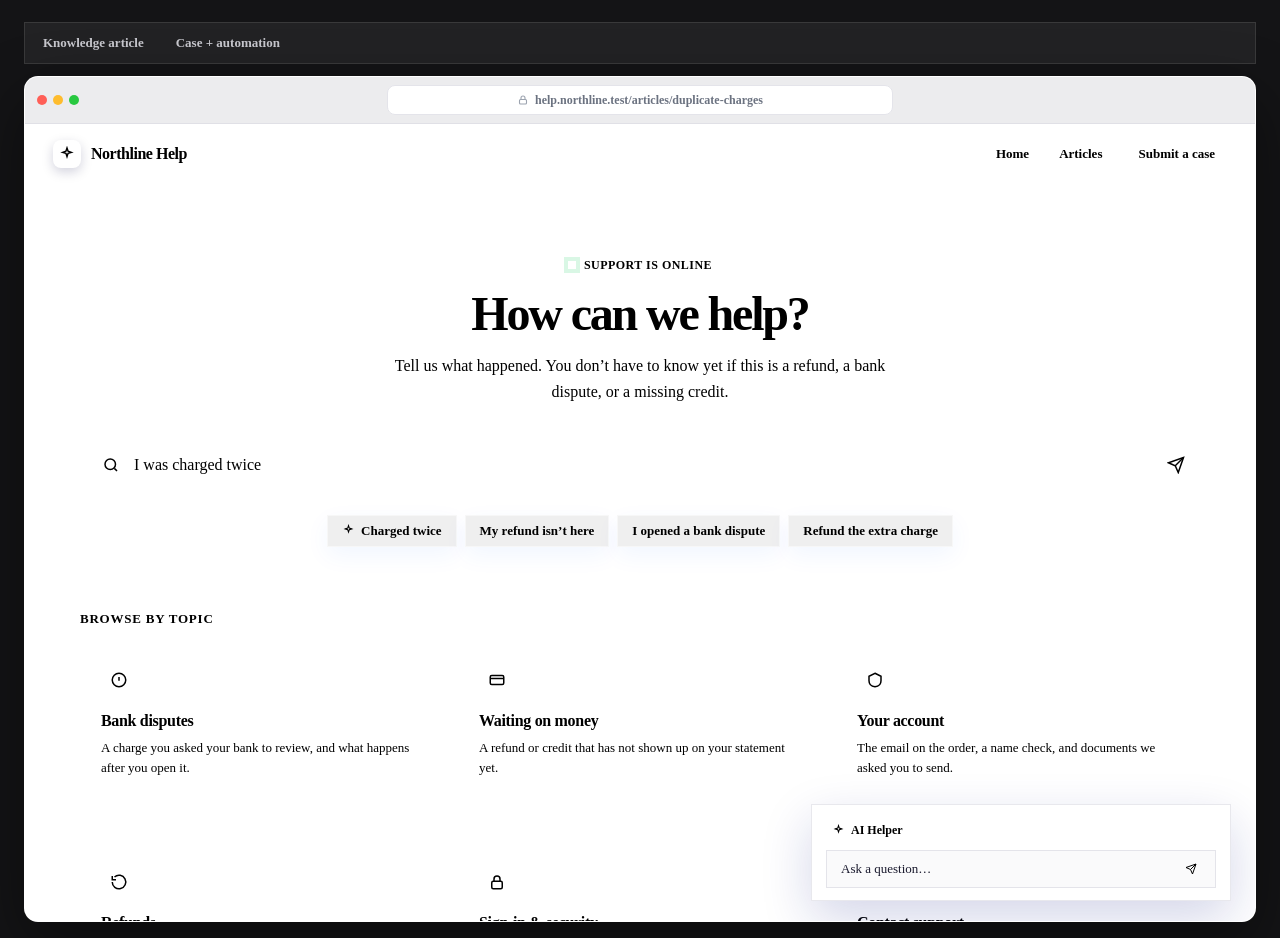
==== index.html @ 0f727617 "Add knowledge and case + automation walkthrough demos with narration. Co-Authored-By: Claude Sonnet " ====
<!DOCTYPE html>
<html lang="en">
  <head>
    <meta charset="UTF-8" />
    <meta name="viewport" content="width=device-width, initial-scale=1" />
    <title>Northline Help Center</title>
    <link rel="icon" href="data:image/svg+xml,%3Csvg xmlns='http://www.w3.org/2000/svg' viewBox='0 0 32 32'%3E%3Crect width='32' height='32' rx='8' fill='%23020642'/%3E%3Cpath d='M8 17.5l5 5 11-12' fill='none' stroke='white' stroke-width='2.4'/%3E%3C/svg%3E" />
    <link rel="stylesheet" href="./tokens.css" />
    <link rel="stylesheet" href="./site.css?v=55" />
  </head>
  <body data-page="home" data-summary-placement="float">
    <a class="skip" href="#main">Skip to content</a>
    <header class="site-header">
      <a class="brand" href="index.html">
        <span class="brand-mark" aria-hidden="true">
          <svg width="16" height="16" viewBox="0 0 24 24" fill="none" stroke="currentColor" stroke-width="2.2">
            <path d="M12 3l1.6 4.8L18.5 9.5 13.6 11 12 16l-1.6-5L5.5 9.5 10.4 7.8 12 3z" />
          </svg>
        </span>
        Northline Help
      </a>
      <nav class="nav" aria-label="Primary">
        <a href="index.html" aria-current="page">Home</a>
        <a href="search.html">Articles</a>
        <a class="btn-primary" href="submit.html">Submit a case</a>
      </nav>
    </header>

    <main id="main">
      <div class="wrap">
        <div class="summary-frame">
        <div class="summary-main">
        <section class="hero">
          <p class="eyebrow"><span class="status-dot" aria-hidden="true"></span> Support is online</p>
          <h1>How can we help?</h1>
          <p class="lede">Tell us what happened. You don’t have to know yet if this is a refund, a bank dispute, or a missing credit.</p>

          <form class="search-shell" data-search-form role="search">
            <div class="search-top">
              <div class="search-input-wrap">
                <svg width="18" height="18" viewBox="0 0 24 24" fill="none" stroke="currentColor" stroke-width="2" aria-hidden="true">
                  <circle cx="11" cy="11" r="7" /><path d="M20 20l-3.5-3.5" />
                </svg>
                <input type="search" name="q" placeholder="I was charged twice" aria-label="Search help articles" autocomplete="off" />
              </div>
              <button type="submit" class="btn-send" aria-label="Search">
                <svg width="18" height="18" viewBox="0 0 24 24" fill="none" stroke="currentColor" stroke-width="2">
                  <path d="M22 2L11 13" /><path d="M22 2L15 22L11 13L2 9L22 2Z" />
                </svg>
              </button>
            </div>
            <div class="suggest" data-suggest></div>
          </form>

          <div class="hero-chips">
            <button type="button" class="chip-theme" data-query="charged twice">
              <svg width="13" height="13" viewBox="0 0 24 24" fill="none" stroke="currentColor" stroke-width="2" aria-hidden="true">
                <path d="M12 3l1.5 4.5L18 9l-4.5 1.5L12 15l-1.5-4.5L6 9l4.5-1.5L12 3z" />
              </svg>
              Charged twice
            </button>
            <button type="button" class="chip-theme" data-query="refund not showing">My refund isn’t here</button>
            <button type="button" class="chip-theme" data-query="dispute reason code">I opened a bank dispute</button>
            <button type="button" class="chip-theme" data-query="refund a payment">Refund the extra charge</button>
          </div>
        </section>

        <section class="section" aria-labelledby="topics-label">
          <h2 class="section-label" id="topics-label">Browse by topic</h2>
          <div class="topic-grid">
            <a class="topic-card" href="search.html?topic=Disputes">
              <span class="topic-icon" aria-hidden="true">
                <svg width="18" height="18" viewBox="0 0 24 24" fill="none" stroke="currentColor" stroke-width="2">
                  <path d="M12 8v5" /><path d="M12 16h.01" /><circle cx="12" cy="12" r="9" />
                </svg>
              </span>
              <h2>Bank disputes</h2>
              <p>A charge you asked your bank to review, and what happens after you open it.</p>
            </a>
            <a class="topic-card" href="search.html?topic=Payouts">
              <span class="topic-icon" aria-hidden="true">
                <svg width="18" height="18" viewBox="0 0 24 24" fill="none" stroke="currentColor" stroke-width="2">
                  <rect x="3" y="6" width="18" height="12" rx="2" /><path d="M3 10h18" />
                </svg>
              </span>
              <h2>Waiting on money</h2>
              <p>A refund or credit that has not shown up on your statement yet.</p>
            </a>
            <a class="topic-card" href="search.html?topic=Verification">
              <span class="topic-icon" aria-hidden="true">
                <svg width="18" height="18" viewBox="0 0 24 24" fill="none" stroke="currentColor" stroke-width="2">
                  <path d="M12 3l8 4v6c0 5-3.5 7.5-8 8-4.5-.5-8-3-8-8V7l8-4z" />
                </svg>
              </span>
              <h2>Your account</h2>
              <p>The email on the order, a name check, and documents we asked you to send.</p>
            </a>
            <a class="topic-card" href="search.html?topic=Refunds">
              <span class="topic-icon" aria-hidden="true">
                <svg width="18" height="18" viewBox="0 0 24 24" fill="none" stroke="currentColor" stroke-width="2">
                  <path d="M3 12a9 9 0 1 0 3-6.7" /><path d="M3 4v5h5" />
                </svg>
              </span>
              <h2>Refunds</h2>
              <p>Full and partial refunds, and what you see on your card statement.</p>
            </a>
            <a class="topic-card" href="search.html?topic=Security">
              <span class="topic-icon" aria-hidden="true">
                <svg width="18" height="18" viewBox="0 0 24 24" fill="none" stroke="currentColor" stroke-width="2">
                  <rect x="5" y="11" width="14" height="10" rx="2" /><path d="M8 11V8a4 4 0 0 1 8 0v3" />
                </svg>
              </span>
              <h2>Sign-in & security</h2>
              <p>Two-factor authentication, recovery codes, and a lost phone.</p>
            </a>
            <a class="topic-card" href="submit.html">
              <span class="topic-icon" aria-hidden="true">
                <svg width="18" height="18" viewBox="0 0 24 24" fill="none" stroke="currentColor" stroke-width="2">
                  <path d="M4 6h16v12H4z" /><path d="M4 7l8 6 8-6" />
                </svg>
              </span>
              <h2>Contact support</h2>
              <p>When the articles don’t cover what you’re looking at, send a case in your own words.</p>
            </a>
          </div>
        </section>

        <section class="section" aria-labelledby="popular-label">
          <h2 class="section-label" id="popular-label">Popular articles</h2>
          <div class="panel" id="popular-list"></div>
        </section>

        <section class="help-band">
          <div>
            <h2>Still stuck?</h2>
            <p>Submit a case. Use that when the articles and the refund request don’t cover what you’re looking at.</p>
          </div>
          <a class="btn-primary" href="submit.html">Submit a case</a>
        </section>
        </div>
        <div data-summary-slot></div>
        </div>
      </div>
    </main>

    <footer class="site-footer">
      <span>Northline Help Center</span>
      <nav aria-label="Footer">
        <a href="index.html">Home</a>
        <a href="search.html">Articles</a>
        <a href="submit.html">Submit a case</a>
      </nav>
    </footer>
    <script src="./site.js?v=55"></script>
  </body>
</html>
---- site.css ----
/* Help Center — layout on top of tokens.css */

a {
  color: inherit;
  text-decoration: none;
}

button,
input,
select,
textarea {
  font-family: inherit;
}

:focus-visible {
  outline: 2px solid var(--accent-indigo);
  outline-offset: 2px;
}

.skip {
  position: absolute;
  left: 12px;
  top: -40px;
  background: var(--white);
  color: var(--brand-navy-deep);
  padding: 8px 12px;
  border-radius: var(--radius-md);
  z-index: 50;
}

.skip:focus {
  top: 12px;
}

/* —— Header —— */
.site-header {
  position: sticky;
  top: 0;
  z-index: 30;
  display: flex;
  flex-wrap: wrap;
  align-items: center;
  justify-content: space-between;
  gap: 12px 16px;
  padding: 14px 28px 12px;
  background: rgba(255, 255, 255, 0.72);
  backdrop-filter: blur(16px);
  border-bottom: 1px solid rgba(255, 255, 255, 0.65);
}

html,
body {
  height: 100%;
}

body {
  overflow: hidden;
  background: #141416;
}

.studio {
  height: 100%;
  min-height: 0;
  display: flex;
  flex-direction: column;
  gap: 12px;
  padding: 14px 16px 16px;
}

.studio-bar {
  display: flex;
  align-items: center;
  gap: 10px;
  flex: none;
  min-width: 0;
}

.studio-stage {
  flex: 1 1 auto;
  min-height: 0;
  display: flex;
  gap: 12px;
}

.browser {
  position: relative;
  flex: 1 1 auto;
  min-height: 0;
  display: flex;
  flex-direction: column;
  border-radius: 14px;
  overflow: hidden;
  background: #fff;
  border: 1px solid rgba(255, 255, 255, 0.16);
  box-shadow: 0 24px 64px rgba(0, 0, 0, 0.45);
}

.browser-chrome {
  flex: none;
  display: grid;
  grid-template-columns: 64px minmax(0, 1fr) 64px;
  align-items: center;
  height: 46px;
  padding: 0 12px;
  background: #ececee;
  border-bottom: 1px solid #e0e0e6;
}

.browser-dots {
  display: flex;
  gap: 6px;
}

.browser-dots i {
  width: 10px;
  height: 10px;
  border-radius: 50%;
  display: block;
}

.browser-dots i:nth-child(1) { background: #ff5f57; }
.browser-dots i:nth-child(2) { background: #febc2e; }
.browser-dots i:nth-child(3) { background: #28c840; }

.browser-address {
  justify-self: center;
  display: flex;
  align-items: center;
  justify-content: center;
  gap: 6px;
  width: min(480px, 100%);
  height: 28px;
  padding: 0 12px;
  border-radius: 8px;
  background: #fff;
  border: 1px solid #e4e4ea;
  color: #6b7280;
  font-size: 12px;
  font-weight: 600;
}

.browser-address svg {
  flex: none;
  color: #9ca3af;
}

.browser-viewport {
  flex: 1 1 auto;
  min-height: 0;
  position: relative;
  overflow: auto;
  transform: translateZ(0);
  background: var(--gradient-page);
}

.screen-tabs {
  display: flex;
  gap: 4px;
  flex: 1 1 auto;
  min-width: 0;
  overflow-x: auto;
  scrollbar-width: none;
  padding: 4px;
  border-radius: var(--radius-full);
  background: rgba(255, 255, 255, 0.06);
  border: 1px solid rgba(255, 255, 255, 0.1);
}

.screen-tabs::-webkit-scrollbar {
  display: none;
}

.screen-tabs a {
  flex: 0 0 auto;
  padding: 8px 14px;
  border-radius: var(--radius-full);
  font-size: 13px;
  font-weight: 600;
  color: #c8c8ce;
  white-space: nowrap;
}

.screen-tabs a:hover {
  color: #fff;
  background: rgba(255, 255, 255, 0.08);
}

.screen-tabs a[aria-current="page"] {
  color: #1c1c1f;
  background: #fff;
}

.brand {
  display: inline-flex;
  align-items: center;
  gap: 10px;
  color: var(--brand-navy-deep);
  font-weight: 700;
  letter-spacing: -0.03em;
  font-size: 16px;
}

.brand-mark {
  width: 28px;
  height: 28px;
  border-radius: 8px;
  display: inline-flex;
  align-items: center;
  justify-content: center;
  color: var(--white);
  background-image: var(--gradient-button-primary);
  box-shadow: 0 4px 12px rgba(2, 6, 66, 0.18);
}

.brand-mark svg {
  display: block;
}

.nav {
  display: flex;
  align-items: center;
  gap: 6px;
}

.nav a {
  font-size: 13px;
  font-weight: 600;
  color: var(--ui-muted-dark);
  padding: 8px 12px;
  border-radius: var(--radius-full);
}

.nav a:hover {
  color: var(--brand-navy-deep);
  background: rgba(255, 255, 255, 0.7);
}

.nav a[aria-current="page"]:not(.btn-primary) {
  color: var(--brand-navy-deep);
  background: rgba(255, 255, 255, 0.85);
}

.nav a.btn-primary,
.nav a.btn-primary:hover {
  margin-left: 6px;
  color: var(--white);
  text-decoration: none;
  background-color: transparent;
  background-image: var(--gradient-button-primary);
}

/* —— Buttons —— */
.btn-primary {
  display: inline-flex;
  align-items: center;
  justify-content: center;
  gap: 8px;
  font-weight: 600;
  font-size: 13px;
  padding: 11px 20px;
  border: none;
  border-radius: var(--radius-base);
  color: var(--white);
  background-image: var(--gradient-button-primary);
  cursor: pointer;
  transition: opacity var(--duration-fast) var(--ease-standard);
}

.btn-primary:hover {
  opacity: 0.92;
}

.btn-primary:disabled {
  opacity: 0.55;
  cursor: not-allowed;
}

.btn-secondary {
  display: inline-flex;
  align-items: center;
  justify-content: center;
  font-size: 13px;
  font-weight: 600;
  padding: 11px 20px;
  border: 1px solid var(--ui-border-faint);
  border-radius: var(--radius-base);
  background: var(--white);
  color: var(--ui-body);
  cursor: pointer;
}

.btn-secondary:hover {
  background: var(--ui-bg-page);
}

.btn-send {
  width: 56px;
  height: 56px;
  flex-shrink: 0;
  border: none;
  border-radius: var(--radius-full);
  background: var(--white);
  box-shadow: var(--shadow-floating);
  cursor: pointer;
  display: inline-flex;
  align-items: center;
  justify-content: center;
  color: var(--brand-navy-deep);
}

.btn-send:hover {
  color: var(--brand-purple);
}

.search-shell--compact .btn-send {
  width: 48px;
  height: 48px;
}

/* —— Search —— */
.search-shell {
  width: 100%;
  max-width: var(--max-search);
  margin: 0 auto;
  border-radius: var(--radius-full);
  padding: 4px 10px 4px 4px;
  background-image: var(--theme-gradient);
  box-shadow: var(--shadow-search-glow);
  display: flex;
  align-items: center;
  gap: 6px;
}

.search-shell.is-open {
  flex-direction: column;
  align-items: stretch;
  border-radius: 20px;
  padding: 4px 4px 12px;
  background-image: none;
  background: var(--white);
  box-shadow: var(--shadow-dropdown);
}

.search-top {
  display: flex;
  align-items: center;
  gap: 6px;
  width: 100%;
}

.search-input-wrap {
  flex: 1;
  min-width: 0;
  background: var(--white);
  border-radius: var(--radius-full);
  padding: 14px 18px;
  display: flex;
  align-items: center;
  gap: 12px;
  color: var(--ui-muted);
}

.search-shell.is-open .search-input-wrap {
  border-radius: 16px;
}

.search-input-wrap input {
  flex: 1;
  min-width: 0;
  border: 0;
  outline: none;
  font-size: 16px;
  letter-spacing: var(--tracking-search);
  color: var(--ui-body);
  background: transparent;
}

.search-input-wrap input::placeholder {
  color: var(--ui-muted);
}

.suggest {
  display: none;
  padding: 6px 8px 0;
}

.search-shell.is-open .suggest {
  display: flex;
  flex-direction: column;
  gap: 2px;
}

.suggest button {
  width: 100%;
  text-align: left;
  background: transparent;
  border: 0;
  border-radius: 12px;
  padding: 10px 14px;
  font-size: 14px;
  color: var(--brand-navy-deep);
  cursor: pointer;
  display: flex;
  align-items: center;
  gap: 10px;
}

.suggest button span {
  color: var(--ui-muted);
  font-size: 12px;
  margin-left: auto;
}

.suggest button:hover,
.suggest button:focus-visible {
  background: #f4f6fb;
}

/* —— Chips —— */
.chips {
  display: flex;
  flex-wrap: wrap;
  gap: 8px;
}

.chips--scroll {
  flex-wrap: nowrap;
  overflow-x: auto;
  scrollbar-width: none;
  margin-top: 8px;
}

.chips--scroll::-webkit-scrollbar {
  display: none;
}

.chip-subtle {
  flex-shrink: 0;
  border: 1px solid #e4e4ea;
  background: #fafafb;
  border-radius: var(--radius-full);
  padding: 5px 11px;
  font-size: 12px;
  color: var(--ui-muted-dark);
  cursor: pointer;
}

.chip-subtle:hover,
.chip-subtle[aria-pressed="true"] {
  background: #f3f3f6;
  border-color: #d8d8e0;
  color: var(--brand-navy);
}

.chip-theme {
  display: inline-flex;
  align-items: center;
  gap: 6px;
  border: 1px solid rgba(255, 255, 255, 0.55);
  border-radius: var(--radius-full);
  padding: 7px 14px;
  font-size: 13px;
  font-weight: 600;
  color: var(--theme-text);
  background-image: linear-gradient(rgba(255, 255, 255, 0.72), rgba(255, 255, 255, 0.72)),
    var(--theme-gradient);
  box-shadow: 0 8px 24px rgba(6, 106, 254, 0.06);
  cursor: pointer;
}

.chip-theme:hover {
  background-image: linear-gradient(rgba(255, 255, 255, 0.55), rgba(255, 255, 255, 0.55)),
    var(--theme-gradient);
}

/* —— Hero / home —— */
.wrap {
  width: min(1120px, calc(100% - 40px));
  margin: 0 auto;
}

.hero {
  padding: 72px 0 28px;
  text-align: center;
}

.eyebrow {
  display: inline-flex;
  align-items: center;
  gap: 8px;
  margin: 0 0 16px;
  font-size: 12px;
  font-weight: 600;
  letter-spacing: 0.04em;
  text-transform: uppercase;
  color: var(--ui-muted-dark);
}

.status-dot {
  width: 8px;
  height: 8px;
  border-radius: var(--radius-full);
  background: var(--status-dot);
  box-shadow: 0 0 0 4px rgba(0, 201, 80, 0.15);
}

.hero h1,
.page-title {
  margin: 0;
  font-size: 48px;
  font-weight: 700;
  letter-spacing: -0.045em;
  line-height: 1.05;
  color: var(--brand-navy-deep);
}

.lede {
  margin: 14px auto 28px;
  max-width: 520px;
  font-size: 16px;
  line-height: 26px;
  color: var(--ui-muted-dark);
}

.hero-chips {
  display: flex;
  flex-wrap: wrap;
  justify-content: center;
  gap: 8px;
  margin-top: 18px;
}

.section {
  margin: 36px 0;
}

.section-label {
  margin: 0 0 14px;
  font-size: 13px;
  font-weight: 600;
  letter-spacing: 0.06em;
  text-transform: uppercase;
  color: var(--ui-muted);
}

.topic-grid {
  display: grid;
  grid-template-columns: repeat(3, 1fr);
  gap: 14px;
}

.topic-card {
  display: flex;
  flex-direction: column;
  gap: 8px;
  background: rgba(255, 255, 255, 0.82);
  border: 1px solid rgba(255, 255, 255, 0.9);
  border-radius: var(--radius-xl2);
  box-shadow: var(--shadow-card);
  padding: 20px 20px 18px;
  min-height: 148px;
  transition: transform var(--duration-fast) var(--ease-standard),
    box-shadow var(--duration-fast) var(--ease-standard);
}

.topic-card:hover {
  transform: translateY(-2px);
  box-shadow: 0 10px 28px rgba(16, 28, 134, 0.08);
}

.topic-icon {
  width: 36px;
  height: 36px;
  border-radius: 12px;
  display: inline-flex;
  align-items: center;
  justify-content: center;
  color: var(--brand-navy-deep);
  background-image: linear-gradient(rgba(255, 255, 255, 0.45), rgba(255, 255, 255, 0.45)),
    var(--theme-gradient);
}

.topic-card h2 {
  margin: 6px 0 0;
  font-size: 16px;
  font-weight: 600;
  letter-spacing: -0.02em;
  color: var(--brand-navy-deep);
}

.topic-card p {
  margin: 0;
  font-size: 13px;
  line-height: 20px;
  color: var(--ui-muted-dark);
}

.panel {
  background: rgba(255, 255, 255, 0.78);
  border: 1px solid rgba(255, 255, 255, 0.9);
  border-radius: var(--radius-xl2);
  box-shadow: var(--shadow-card);
  padding: 8px 12px;
}

.result {
  display: block;
  padding: 16px 12px;
  border-radius: var(--radius-lg);
}

.result + .result {
  border-top: 1px solid rgba(229, 231, 235, 0.7);
}

.result:hover {
  background: rgba(255, 255, 255, 0.7);
}

.result__path {
  font-size: 12px;
  color: var(--ui-muted-dark);
  margin: 0 0 4px;
}

.result__title {
  font-size: 18px;
  font-weight: 600;
  letter-spacing: -0.01em;
  color: var(--brand-navy-deep);
  margin: 0 0 4px;
}

.result__snip {
  font-size: 14px;
  line-height: 22px;
  color: var(--ui-muted-dark);
  margin: 0;
}

.result__snip mark,
.ai-card__text mark,
.article-body mark {
  background: #dce8ff;
  color: var(--brand-navy-deep);
  font-weight: 600;
  padding: 0 3px;
  border-radius: 3px;
}

.help-band {
  display: flex;
  align-items: center;
  justify-content: space-between;
  gap: 20px;
  margin: 12px 0 64px;
  padding: 22px 24px;
  border-radius: var(--radius-xl2);
  background: rgba(255, 255, 255, 0.62);
  border: 1px solid rgba(255, 255, 255, 0.85);
}

.help-band h2 {
  margin: 0 0 4px;
  font-size: 18px;
  color: var(--brand-navy-deep);
}

.help-band p {
  margin: 0;
  font-size: 14px;
  color: var(--ui-muted-dark);
}

.site-footer {
  padding: 8px 28px 28px;
  display: flex;
  justify-content: space-between;
  gap: 12px;
  font-size: 12px;
  color: var(--ui-muted-dark);
}

.site-footer nav {
  display: flex;
  gap: 14px;
}

.site-footer a:hover {
  color: var(--brand-navy-deep);
}

/* —— Search results —— */
.results-head {
  padding: 36px 0 8px;
}

.results-head h1 {
  margin: 18px 0 0;
  font-size: 28px;
  letter-spacing: -0.03em;
  color: var(--brand-navy-deep);
  font-weight: 700;
}

.results-meta {
  margin: 8px 0 0;
  font-size: 14px;
  color: var(--ui-muted-dark);
}

.topic-row {
  display: flex;
  align-items: center;
  gap: 10px;
  flex-wrap: wrap;
  padding: 8px 8px 20px;
}

body[data-page="search"] .panel {
  padding: 16px 22px;
}

body[data-page="search"] .result {
  padding: 26px 14px;
}

.topic-row .label {
  font-size: 12px;
  font-weight: 600;
  color: var(--ui-muted);
  letter-spacing: 0.04em;
  text-transform: uppercase;
  margin-right: 4px;
}

.topic-row .chip-subtle[aria-pressed="true"] {
  color: var(--brand-navy-deep);
  font-weight: 600;
  border-color: transparent;
  background-image: linear-gradient(rgba(255, 255, 255, 0.72), rgba(255, 255, 255, 0.72)),
    var(--theme-gradient);
}

.results-layout {
  display: grid;
  grid-template-columns: minmax(0, 1fr);
  gap: 16px;
  margin-top: 18px;
  padding-bottom: 64px;
}

.ai-card {
  background: var(--white);
  border: 1px solid #e8e8ed;
  border-radius: var(--radius-xl2);
  box-shadow: var(--shadow-card);
  overflow: hidden;
}

.ai-card__body {
  padding: 18px 20px 16px;
}

.ai-card__label {
  display: flex;
  align-items: center;
  gap: 6px;
  margin-bottom: 12px;
  font-size: 12px;
  font-weight: 600;
  color: var(--ui-muted-dark);
}

.ai-card__label svg {
  color: var(--brand-navy-deep);
}

.ai-card__text {
  font-size: 14px;
  line-height: 22px;
  color: #1a1a2e;
  margin: 0;
}

.case-assist .ai-card__text.is-appearing {
  animation: summary-in 220ms ease both;
}

.cite-row {
  display: inline-flex;
  align-items: center;
  gap: 4px;
  margin-left: 6px;
  vertical-align: 1px;
}

.cite {
  display: inline-flex;
  align-items: center;
  justify-content: center;
  min-width: 16px;
  height: 16px;
  padding: 0 4px;
  border-radius: 4px;
  background: #dce8ff;
  color: #001769;
  font-size: 10px;
  font-weight: 700;
  line-height: 1;
  text-decoration: none;
}

.cite:hover,
.cite:focus-visible {
  background: #001769;
  color: #fff;
}

.cite-preview {
  position: fixed;
  z-index: 80;
  width: min(320px, calc(100vw - 24px));
  padding: 12px 14px 10px;
  background: #fff;
  border: 1px solid #e8e8ed;
  border-radius: 14px;
  box-shadow: 0 16px 40px rgba(16, 28, 134, 0.16);
  color: #1a1a2e;
  text-decoration: none;
}

.cite-preview[hidden] {
  display: none !important;
}

.cite-preview__path {
  margin: 0 0 4px;
  font-size: 11px;
  font-weight: 650;
  letter-spacing: 0.02em;
  color: #6b7280;
}

.cite-preview strong {
  display: block;
  font-size: 14px;
  letter-spacing: -0.02em;
  color: #001769;
}

.cite-preview p {
  margin: 6px 0 0;
  font-size: 12px;
  line-height: 18px;
  color: #364153;
}

.cite-preview__open {
  display: inline-block;
  margin-top: 8px;
  font-size: 12px;
  font-weight: 700;
  color: #001769;
}

.ai-card__meta {
  margin-top: 14px;
  display: flex;
  justify-content: space-between;
  align-items: center;
  gap: 12px;
  font-size: 11px;
  color: var(--ui-muted);
}

.helpful {
  display: inline-flex;
  align-items: center;
  gap: 6px;
}

.helpful button {
  border: 0;
  background: transparent;
  cursor: pointer;
  font-size: 14px;
  padding: 2px 4px;
  border-radius: 6px;
}

.helpful button:hover,
.helpful button[aria-pressed="true"] {
  background: #f3f4f8;
}

.ai-card__ask {
  border-top: 1px solid #ececf1;
  padding: 10px 14px 12px;
}

.ai-ask-row {
  display: flex;
  align-items: center;
  gap: 6px;
  border: 1px solid #e4e4ea;
  background: #fafafb;
  border-radius: var(--radius-full);
  padding: 6px 12px;
}

.ai-ask-row:focus-within {
  border-color: #c8c8d0;
}

.ai-ask-row input {
  flex: 1;
  border: 0;
  outline: none;
  background: transparent;
  font-size: 13px;
  line-height: 18px;
  color: #1a1a2e;
}

.ai-ask-row input::placeholder {
  color: var(--ui-muted);
}

.ai-ask-send {
  width: 24px;
  height: 24px;
  border: 0;
  border-radius: var(--radius-full);
  background: transparent;
  color: var(--ui-muted-dark);
  cursor: pointer;
  display: inline-flex;
  align-items: center;
  justify-content: center;
}

.ai-ask-send:hover {
  background: rgba(0, 0, 0, 0.04);
  color: #1a1a2e;
}

.empty {
  padding: 28px 8px 12px;
  text-align: center;
}

.empty h2 {
  margin: 0 0 8px;
  color: var(--brand-navy-deep);
  font-size: 20px;
}

.empty p {
  margin: 0 0 16px;
  color: var(--ui-muted-dark);
  font-size: 14px;
}

/* Article reader */
.article {
  background: var(--white);
  border: 1px solid #e8e8ed;
  border-radius: var(--radius-xl2);
  box-shadow: var(--shadow-card);
  padding: 28px 32px 32px;
}

.back-link {
  display: inline-flex;
  align-items: center;
  gap: 6px;
  font-size: 13px;
  font-weight: 600;
  color: var(--ui-muted-dark);
  margin-bottom: 18px;
}

.back-link:hover {
  color: var(--brand-navy-deep);
}

.article h1 {
  margin: 8px 0 10px;
  font-size: 32px;
  letter-spacing: -0.03em;
  line-height: 1.15;
  color: var(--brand-navy-deep);
}

.article-kicker {
  margin: 0;
  font-size: 12px;
  color: var(--ui-muted-dark);
}

.article-body p {
  font-size: 15px;
  line-height: 26px;
  color: var(--ui-body);
  margin: 0 0 14px;
}

body[data-page="article"] .article-body {
  background: transparent;
  border: 0;
  box-shadow: none;
  padding: 4px 0 72px;
}

.article-body h2 {
  margin: 28px 0 10px;
  font-size: 18px;
  letter-spacing: -0.02em;
  color: var(--brand-navy-deep);
}

.article-steps {
  margin: 8px 0 18px;
  padding: 0;
  list-style: none;
}

.article-steps li {
  display: flex;
  gap: 12px;
  padding: 10px 0;
  border-top: 1px solid var(--ui-border-faint);
  font-size: 14px;
  line-height: 22px;
  color: var(--ui-body);
}

.step-num {
  flex-shrink: 0;
  width: 24px;
  height: 24px;
  border-radius: var(--radius-full);
  display: inline-flex;
  align-items: center;
  justify-content: center;
  font-size: 12px;
  font-weight: 700;
  color: var(--brand-navy-deep);
  background-image: var(--theme-gradient);
}

/* —— Submit a case —— */
.page-head {
  padding: 48px 0 8px;
}

.page-head .lede {
  margin-left: 0;
  max-width: 640px;
}

.case-layout {
  display: grid;
  grid-template-columns: minmax(0, 1.35fr) minmax(300px, 0.9fr);
  gap: 18px;
  align-items: start;
  padding-bottom: 72px;
}

.summary-frame {
  padding-bottom: 72px;
}

.summary-main {
  min-width: 0;
}

body[data-page="article"] .summary-frame {
  padding-top: 28px;
}

body[data-page="search"] .summary-frame {
  margin-top: 40px;
}

body[data-summary-placement="rail"] .summary-frame {
  display: grid;
  grid-template-columns: minmax(0, 1.35fr) minmax(300px, 0.9fr);
  gap: 18px;
  align-items: start;
}

body[data-summary-placement="rail"] .summary-main {
  order: 1;
}

body[data-summary-placement="rail"] [data-summary-slot] {
  order: 2;
  position: sticky;
  top: 124px;
}

body[data-summary-placement="rail"] .summary-main .topic-grid {
  grid-template-columns: repeat(2, 1fr);
}

body[data-summary-placement="below-search"] .summary-frame,
body[data-summary-placement="below-header"] .summary-frame {
  display: flex;
  flex-direction: column;
  gap: 18px;
}

body[data-page="search"] [data-summary-slot] {
  margin: 28px 0 28px;
}

body[data-page="article"] [data-summary-slot] {
  margin: 22px 0;
}

body[data-page="article"] .summary-holder {
  display: flex;
  flex-direction: column;
  min-width: 0;
}

body[data-page="article"] [data-summary-slot].is-docked,
body[data-page="article"] .summary-floater {
  position: absolute;
  z-index: 36;
  left: 0;
  right: 0;
  width: min(520px, calc(100% - 48px));
  margin: 0 auto;
}

body[data-page="article"] .summary-floater {
  pointer-events: none;
}

body[data-page="article"] [data-summary-slot].is-docked .case-assist,
body[data-page="article"] .summary-floater .case-assist {
  box-shadow: 0 18px 50px rgba(16, 28, 134, 0.18);
}

body[data-page="article"] [data-summary-slot].is-docked .ai-card__body,
body[data-page="article"] .summary-floater .ai-card__body {
  padding: 12px 14px 0;
}

body[data-page="article"] [data-summary-slot].is-docked [data-part="body"],
body[data-page="article"] [data-summary-slot].is-docked .ai-card__meta,
body[data-page="article"] .summary-floater [data-part="body"],
body[data-page="article"] .summary-floater .ai-card__meta {
  display: none;
}

body[data-page="article"] [data-summary-slot].is-docked .ai-card__label,
body[data-page="article"] .summary-floater .ai-card__label {
  margin-bottom: 0;
}

body[data-page="article"] [data-summary-slot].is-docked .ai-card__ask,
body[data-page="article"] .summary-floater .ai-card__ask {
  border-top: 0;
  padding: 12px;
}

body[data-page="article"].is-summary-docked .article-body {
  padding-bottom: 140px;
}

.results-heading__title {
  display: flex;
  align-items: center;
  justify-content: space-between;
  gap: 16px;
}

.results-search-btn {
  flex: none;
  width: 44px;
  height: 44px;
  border: 1px solid #e4e4ea;
  border-radius: var(--radius-full);
  background: var(--white);
  color: var(--brand-navy-deep);
  display: inline-flex;
  align-items: center;
  justify-content: center;
  cursor: pointer;
  box-shadow: var(--shadow-card);
}

.results-search-btn[aria-expanded="true"] {
  color: var(--white);
  border-color: transparent;
  background-image: var(--gradient-button-primary);
}

.results-search {
  margin-top: 16px;
}

.results-search[hidden] {
  display: none !important;
}

.visually-hidden {
  position: absolute;
  width: 1px;
  height: 1px;
  padding: 0;
  margin: -1px;
  overflow: hidden;
  clip: rect(0, 0, 0, 0);
  border: 0;
}

.article-head h1 {
  margin: 8px 0 0;
  font-size: 32px;
  letter-spacing: -0.03em;
  line-height: 1.15;
  color: var(--brand-navy-deep);
}

body[data-page="search"][data-summary-placement="below-search"] .wrap,
body[data-page="article"][data-summary-placement="below-header"] .wrap {
  width: min(896px, calc(100% - 40px));
}

body[data-summary-placement="float"] [data-summary-slot] {
  position: absolute;
  z-index: 36;
  width: min(420px, calc(100% - 48px));
  margin: 0;
}

body[data-summary-placement="float"] .case-assist {
  box-shadow: 0 18px 50px rgba(16, 28, 134, 0.18);
}

body[data-summary-placement="float"] .site-footer {
  margin-bottom: 108px;
}

#results-title {
  margin: 0;
  font-size: 32px;
  letter-spacing: -0.03em;
  color: var(--brand-navy-deep);
  font-weight: 700;
}

.step-hit {
  display: flex;
  flex: 1;
  align-items: flex-start;
  gap: 12px;
  width: 100%;
  margin: 0;
  padding: 2px 4px;
  border: 0;
  border-radius: 10px;
  background: transparent;
  font: inherit;
  color: inherit;
  text-align: left;
  cursor: pointer;
}

.step-hit:hover,
.step-hit[aria-pressed="true"] {
  background: #f4f7ff;
}

.case-assist .ai-card__meta {
  flex-wrap: wrap;
}

.form-card,
.side-card {
  background: var(--white);
  border: 1px solid var(--ui-border-faint);
  border-radius: var(--radius-xl2);
  box-shadow: 0 1px 2px var(--alpha-shadow-subtle);
}

.form-card {
  padding: 8px 0 0;
}

.form-card header,
.side-card header {
  display: flex;
  justify-content: space-between;
  align-items: center;
  padding: 16px 24px;
  border-bottom: 1px solid var(--ui-border-faint);
}

.form-card h2,
.side-card h2 {
  margin: 0;
  font-size: 15px;
  font-weight: 600;
  color: var(--ui-body);
}

.status-chip {
  padding: 4px 10px;
  font-size: 11px;
  font-weight: 600;
  text-transform: uppercase;
  letter-spacing: 0.06em;
  border-radius: var(--radius-full);
  background: #f3e8ff;
  color: var(--brand-purple);
}

.form-body {
  padding: 18px 24px 8px;
  display: grid;
  grid-template-columns: 1fr 1fr;
  gap: 14px 16px;
}

.field {
  display: flex;
  flex-direction: column;
  gap: 6px;
}

.field--full {
  grid-column: 1 / -1;
}

.field label {
  font-size: 12px;
  font-weight: 600;
  color: var(--brand-navy);
}

.carry-tag {
  margin-left: 6px;
  color: #8b909a;
  font-size: 11px;
  font-weight: 500;
}

.carry-tag[hidden] {
  display: none;
}

.field input,
.field select,
.field textarea {
  border: 1px solid var(--ui-border-faint);
  background: var(--white);
  border-radius: var(--radius-base);
  padding: 11px 12px;
  font-size: 14px;
  color: var(--ui-body);
}

.field textarea {
  min-height: 140px;
  resize: vertical;
  line-height: 22px;
}

.field input:focus,
.field select:focus,
.field textarea:focus {
  outline: none;
  border-color: #c5cdf8;
  box-shadow: 0 0 0 4px var(--alpha-focus-ring);
}

.field .error {
  display: none;
  font-size: 12px;
  color: #b42318;
}

.field.is-invalid input,
.field.is-invalid select,
.field.is-invalid textarea {
  border-color: #f3b4ae;
}

.field.is-invalid .error {
  display: block;
}

.priority {
  display: flex;
  flex-wrap: wrap;
  gap: 8px;
}

.priority label {
  font-weight: 500;
  font-size: 13px;
  color: var(--ui-muted-dark);
  border: 1px solid #e4e4ea;
  background: #fafafb;
  border-radius: var(--radius-full);
  padding: 6px 12px;
  cursor: pointer;
}

.priority input {
  position: absolute;
  opacity: 0;
  pointer-events: none;
}

.priority label:has(input:checked) {
  color: var(--brand-navy-deep);
  border-color: transparent;
  background-image: linear-gradient(rgba(255, 255, 255, 0.72), rgba(255, 255, 255, 0.72)),
    var(--theme-gradient);
}

.file-row {
  display: flex;
  align-items: center;
  gap: 10px;
  font-size: 13px;
  color: var(--ui-muted-dark);
}

.file-row input {
  font-size: 13px;
}

.form-footer {
  padding: 14px 24px;
  border-top: 1px solid var(--ui-border-faint);
  display: flex;
  gap: 10px;
  justify-content: flex-end;
}

.side-card ol {
  margin: 0;
  padding: 8px 24px 20px 42px;
  color: var(--ui-body);
  font-size: 13px;
  line-height: 20px;
}

.side-card li {
  margin: 12px 0;
}

.side-card li strong {
  display: block;
  color: var(--brand-navy-deep);
  font-size: 13px;
  margin-bottom: 2px;
}

.success {
  padding: 36px 28px 32px;
  text-align: center;
}

.success-mark {
  width: 52px;
  height: 52px;
  margin: 0 auto 14px;
  border-radius: var(--radius-full);
  display: flex;
  align-items: center;
  justify-content: center;
  color: var(--brand-navy-deep);
  background-image: var(--theme-gradient);
}

.success h2 {
  margin: 0 0 8px;
  font-size: 22px;
  color: var(--brand-navy-deep);
}

.success p {
  margin: 0 auto 8px;
  max-width: 420px;
  font-size: 14px;
  line-height: 22px;
  color: var(--ui-muted-dark);
}

.case-id {
  display: inline-block;
  margin: 8px 0 18px;
  padding: 6px 12px;
  border-radius: var(--radius-full);
  background: #f3e8ff;
  color: var(--brand-purple);
  font-weight: 700;
  letter-spacing: 0.04em;
  font-size: 13px;
}

.success-actions {
  display: flex;
  justify-content: center;
  gap: 10px;
}

/* —— Living case assist —— */
.case-main {
  display: flex;
  flex-direction: column;
  gap: 14px;
  min-width: 0;
}

.case-assist {
  position: relative;
}

.case-assist.is-generating .ai-card__label svg {
  animation: spark-pulse 1s ease-in-out infinite;
}

.case-assist.is-rewriting .ai-card__text {
  opacity: 0.35;
}

.assist-shimmer span {
  display: block;
  height: 10px;
  border-radius: var(--radius-full);
  margin-bottom: 8px;
  background: linear-gradient(90deg, #eef1f6 0%, #dce8ff 42%, #f7f8fb 78%);
  background-size: 220% 100%;
  animation: assist-shimmer 1.05s ease-in-out infinite;
}

.assist-shimmer span:nth-child(1) { width: 96%; }
.assist-shimmer span:nth-child(2) { width: 88%; animation-delay: 0.08s; }
.assist-shimmer span:nth-child(3) { width: 62%; margin-bottom: 0; animation-delay: 0.16s; }

.assist-word {
  display: inline-block;
  animation: word-in 160ms ease both;
}

.assist-caret {
  display: inline-block;
  width: 1.5px;
  height: 0.95em;
  margin-left: 1px;
  background: var(--brand-navy-deep);
  vertical-align: text-bottom;
  animation: caret-blink 0.85s steps(1) infinite;
}

.case-assist .ai-card__text mark {
  background-color: transparent;
  color: inherit;
  font-weight: 600;
  padding: 0 3px;
  border-radius: 3px;
  background-image: linear-gradient(
    105deg,
    rgba(255, 255, 255, 0) 0%,
    rgba(255, 255, 255, 0.95) 46%,
    rgba(255, 255, 255, 0) 70%
  );
  background-repeat: no-repeat;
  background-size: 45% 100%;
  background-position: -40% 0;
}

.case-assist .ai-card__text mark.is-hot {
  animation: none;
  background-color: #dce8ff;
  background-image: none;
  color: var(--brand-navy-deep);
}

.assist-status {
  position: absolute;
  width: 1px;
  height: 1px;
  padding: 0;
  margin: -1px;
  overflow: hidden;
  clip: rect(0, 0, 0, 0);
  border: 0;
}

.assist-questions:empty {
  display: none;
}

.assist-questions {
  margin-top: 8px;
  display: flex;
  flex-wrap: wrap;
  gap: 8px;
}

a.question-btn {
  text-decoration: none;
}

.question-btn {
  display: inline-flex;
  align-items: center;
  gap: 8px;
  border: 1px solid #d5e2fb;
  background: #f4f7ff;
  color: var(--brand-navy-deep);
  border-radius: var(--radius-full);
  padding: 6px 12px 6px 6px;
  font-family: inherit;
  font-size: 12px;
  font-weight: 600;
  cursor: pointer;
  animation: question-in 280ms ease both;
}

.question-btn .q {
  width: 18px;
  height: 18px;
  border-radius: var(--radius-full);
  background: #dce8ff;
  color: var(--brand-navy-deep);
  font-size: 11px;
  font-weight: 700;
  display: inline-flex;
  align-items: center;
  justify-content: center;
}

.question-btn:hover {
  border-color: #c5d4f6;
  background: #eef3ff;
}

.question-btn[aria-pressed="true"] {
  background: #e7eeff;
  animation: none;
}

@keyframes assist-scan {
  0% { background-position: -40% 0; }
  100% { background-position: 140% 0; }
}

@keyframes assist-shimmer {
  0% { background-position: 100% 0; }
  100% { background-position: -100% 0; }
}

@keyframes spark-pulse {
  0%, 100% { transform: scale(1); opacity: 1; }
  50% { transform: scale(1.2); opacity: 0.55; }
}

@keyframes word-in {
  from { opacity: 0; transform: translateY(3px); }
  to { opacity: 1; transform: none; }
}

@keyframes summary-in {
  from { opacity: 0; }
  to { opacity: 1; }
}

@keyframes caret-blink {
  0%, 45% { opacity: 1; }
  50%, 100% { opacity: 0; }
}

@keyframes mark-fill {
  0% { background-color: transparent; color: #1a1a2e; }
  100% { background-color: #dce8ff; color: var(--brand-navy-deep); }
}

@keyframes mark-glint {
  0% { background-position: -30% 0; }
  100% { background-position: 140% 0; }
}

@keyframes question-in {
  from { opacity: 0; transform: translateY(4px); }
  to { opacity: 1; transform: none; }
}

@media (prefers-reduced-motion: reduce) {
  .case-assist.is-generating::before,
  .case-assist.is-generating .ai-card__label svg,
  .assist-shimmer span,
  .assist-word,
  .assist-caret,
  .case-assist .ai-card__text.is-appearing,
  .question-btn {
    animation: none;
  }

  .case-assist .ai-card__text mark.is-hot {
    animation: none;
    background-color: #dce8ff;
    color: var(--brand-navy-deep);
  }
}

.case-assist.is-quiet [data-part="body"],
.case-assist.is-quiet .ai-card__meta {
  display: none;
}

.case-assist.is-quiet .ai-card__body {
  padding-bottom: 2px;
}

.case-assist.is-quiet .ai-card__label {
  margin-bottom: 0;
}

.case-assist.is-quiet .ai-card__ask,
.case-assist[data-summary="off"] .ai-card__ask {
  border-top: 0;
}

.case-assist[data-summary="off"] [data-part="body"],
.case-assist[data-summary="off"] .ai-card__meta {
  display: none;
}

.case-assist[data-summary="off"] .ai-card__body {
  padding-bottom: 2px;
}

.case-assist[data-summary="off"] .ai-card__label {
  margin-bottom: 0;
}

.case-assist[data-ask="hidden"] .ai-card__ask {
  display: none;
}

.case-assist[data-off~="label"] [data-part="label"],
.case-assist[data-off~="body"] [data-part="body"],
.case-assist[data-off~="generating"] [data-part="generating"],
.case-assist[data-off~="meta"] [data-part="meta"],
.case-assist[data-off~="helpful"] [data-part="helpful"],
.case-assist[data-off~="ask"] [data-part="ask"],
.case-assist[data-off~="questions"] [data-part="questions"] {
  display: none !important;
}

.case-assist[data-off~="meta"][data-off~="helpful"] .ai-card__meta,
.case-assist[data-off~="ask"][data-off~="questions"] .ai-card__ask {
  display: none;
}

.blueprint-entry {
  flex: 0 0 auto;
  border: 1px solid rgba(255, 255, 255, 0.14);
  background: rgba(255, 255, 255, 0.06);
  color: #e8e8ed;
  font: inherit;
  font-size: 12px;
  font-weight: 700;
  border-radius: var(--radius-full);
  padding: 8px 12px;
  cursor: pointer;
}

.blueprint-entry:hover {
  background: rgba(255, 255, 255, 0.12);
  border-color: rgba(255, 255, 255, 0.22);
}

.journey-layer {
  position: absolute;
  inset: 0;
  z-index: 40;
}

.journey-layer[hidden] {
  display: none !important;
}

.journey-backdrop {
  position: absolute;
  inset: 0;
  border: 0;
  padding: 0;
  background: rgba(16, 24, 80, 0.28);
  cursor: pointer;
}

.journey {
  position: absolute;
  top: 0;
  right: 0;
  bottom: 0;
  width: min(640px, 56vw);
  min-width: 0;
  min-height: 0;
  display: flex;
  flex-direction: column;
  border-radius: 0 14px 14px 0;
  background: #1c1c1f;
  border: 1px solid rgba(255, 255, 255, 0.1);
  border-right: 0;
  box-shadow: -16px 0 40px rgba(0, 0, 0, 0.28);
  color: #f3f3f5;
}

.journey__head {
  flex: none;
  display: flex;
  justify-content: space-between;
  align-items: flex-start;
  gap: 12px;
  padding: 16px 16px 0;
}

.journey__kicker {
  margin: 0 0 4px;
  font-size: 11px;
  font-weight: 700;
  letter-spacing: 0.04em;
  text-transform: uppercase;
  color: #a1a1aa;
}

.journey__head h2 {
  margin: 0;
  font-size: 20px;
  letter-spacing: -0.03em;
  color: #fff;
}

.journey__close {
  flex: none;
  border: 1px solid rgba(255, 255, 255, 0.14);
  background: transparent;
  color: #e8e8ed;
  font: inherit;
  font-size: 12px;
  font-weight: 700;
  border-radius: var(--radius-full);
  padding: 6px 10px;
  cursor: pointer;
}

.journey__scroll {
  overflow: auto;
  padding: 14px 16px 22px;
}

.journey__lede {
  margin: 0 0 14px;
  font-size: 13px;
  line-height: 20px;
  color: #c8c8ce;
}

.journey__scroll h3 {
  margin: 18px 0 8px;
  font-size: 13px;
  letter-spacing: -0.02em;
  color: #fff;
}

.journey-beat,
.journey-note {
  margin: 0 0 10px;
  padding: 12px 12px 10px;
  border-radius: 12px;
  background: #fff;
  color: #1a1a2e;
}

.journey-beat.is-here {
  box-shadow: inset 0 0 0 2px #001769;
}

.journey-beat__step {
  margin: 0 0 8px;
  font-size: 12px;
  font-weight: 700;
  letter-spacing: 0.03em;
  text-transform: uppercase;
  color: #001769;
}

.journey-beat p,
.journey-note p {
  margin: 0 0 8px;
  font-size: 13px;
  line-height: 19px;
  color: #364153;
}

.journey-beat__scene {
  padding: 8px 10px;
  border-radius: 8px;
  background: #f5f5f7;
}

.journey-beat strong,
.journey-note strong {
  color: #001769;
}

.journey-note strong {
  display: block;
  margin-bottom: 4px;
  font-size: 13px;
}

.journey-beat__go {
  display: inline-flex;
  margin-top: 2px;
  font-size: 12px;
  font-weight: 700;
  color: #001769;
}

.journey-beat__here {
  margin: 0;
  font-size: 12px;
  font-weight: 700;
  color: #001769;
}

.plan-matrix-tabs {
  margin: 0 0 16px;
  padding: 10px 12px 12px;
  border-radius: 12px;
  background: #fff;
  color: #1a1a2e;
}

.plan-matrix-tabs__list {
  display: flex;
  gap: 4px;
  margin: 0 0 10px;
  padding: 3px;
  border-radius: 10px;
  background: #ececf1;
}

.plan-matrix-tabs__tab {
  flex: 1 1 0;
  border: 0;
  background: transparent;
  color: #6b7280;
  font: inherit;
  font-size: 12px;
  font-weight: 700;
  letter-spacing: -0.01em;
  border-radius: 8px;
  padding: 7px 8px;
  cursor: pointer;
}

.plan-matrix-tabs__tab[aria-selected="true"] {
  background: #fff;
  color: #001769;
  box-shadow: 0 1px 2px rgba(0, 0, 0, 0.08);
}

.plan-matrix {
  margin: 0;
  padding: 0;
  border-radius: 0;
  background: transparent;
  color: #1a1a2e;
}

.plan-matrix[hidden] {
  display: none !important;
}

.plan-matrix__hint {
  margin: 0 0 10px;
  font-size: 12px;
  line-height: 16px;
  color: #6b7280;
}

.plan-matrix__table {
  width: 100%;
  border-collapse: separate;
  border-spacing: 4px;
  table-layout: fixed;
}

.plan-matrix__table th,
.plan-matrix__table td {
  padding: 8px 8px;
  font-size: 11px;
  line-height: 15px;
  font-weight: 500;
  text-align: left;
  vertical-align: top;
  border-radius: 8px;
}

.plan-matrix__table thead th {
  font-size: 10px;
  font-weight: 700;
  letter-spacing: 0.03em;
  text-transform: uppercase;
}

.plan-matrix__col-context {
  width: 18%;
  background: #ececf1;
  color: #001769;
}

.plan-matrix__table thead .plan-matrix__col-context {
  background: #d4d4dc;
}

.plan-matrix__table tbody .plan-matrix__col-context {
  font-weight: 700;
}

.plan-matrix__col-context a {
  color: inherit;
}

.plan-matrix__col-summary {
  background: #c7e8fb;
  color: #0c4a6e;
}

.plan-matrix__table thead .plan-matrix__col-summary {
  background: #7dd3fc;
  color: #0c4a6e;
}

.plan-matrix__col-ask {
  background: #d4d4fe;
  color: #2e1065;
}

.plan-matrix__table thead .plan-matrix__col-ask {
  background: #a78bfa;
  color: #2e1065;
}

.plan-matrix__col-suggest {
  background: #bbf7d0;
  color: #064e3b;
}

.plan-matrix__table thead .plan-matrix__col-suggest {
  background: #34d399;
  color: #064e3b;
}

.plan-matrix__table td.is-empty {
  min-height: 36px;
}

.plan-matrix__edit {
  min-height: 44px;
  outline: none;
  border-radius: 4px;
}

.plan-matrix__edit:focus {
  box-shadow: inset 0 0 0 1.5px currentColor;
}

.plan-matrix__edit:empty::before {
  content: attr(data-placeholder);
  color: currentColor;
  opacity: 0.45;
}

.blueprint[hidden] {
  display: none;
}

.blueprint__backdrop {
  position: fixed;
  inset: 0;
  z-index: 70;
  background: rgba(16, 24, 80, 0.28);
}

.blueprint__panel {
  position: fixed;
  z-index: 71;
  top: 0;
  right: 0;
  bottom: 0;
  width: min(440px, 100%);
  display: flex;
  flex-direction: column;
  background: rgba(255, 255, 255, 0.96);
  border-left: 1px solid #e8e8ed;
  box-shadow: -16px 0 40px rgba(16, 28, 134, 0.12);
}

.blueprint__head,
.blueprint__scroll {
  padding: 22px 22px 0;
}

.blueprint__head {
  display: flex;
  justify-content: space-between;
  align-items: flex-start;
  gap: 12px;
}

.blueprint__kicker {
  margin: 0 0 4px;
  font-size: 12px;
  font-weight: 700;
  letter-spacing: 0.04em;
  text-transform: uppercase;
  color: var(--ui-muted);
}

.blueprint__head h2 {
  margin: 0;
  font-size: 22px;
  letter-spacing: -0.03em;
  color: var(--brand-navy-deep);
}

.blueprint__close,
.blueprint__reset {
  border: 1px solid #e4e4ea;
  background: #fafafb;
  color: var(--brand-navy-deep);
  font: inherit;
  font-size: 12px;
  font-weight: 700;
  border-radius: var(--radius-full);
  padding: 8px 12px;
  cursor: pointer;
}

.blueprint__scroll {
  overflow: auto;
  padding-bottom: 28px;
}

.blueprint__lede,
.blueprint__note {
  margin: 14px 0 0;
  font-size: 13px;
  line-height: 20px;
  color: var(--ui-muted-dark);
}

.blueprint__section {
  margin-top: 22px;
}

.blueprint__section h3 {
  margin: 0 0 10px;
  font-size: 13px;
  font-weight: 700;
  letter-spacing: 0.04em;
  text-transform: uppercase;
  color: var(--ui-muted);
}

.bp-diagram {
  margin-top: 16px;
}

.bp-card {
  background: var(--white);
  border: 1px solid #e8e8ed;
  border-radius: 16px;
  box-shadow: var(--shadow-card);
  padding: 14px 14px 12px;
}

.bp-scan,
.bp-label,
.bp-body,
.bp-meta,
.bp-ask,
.bp-chip {
  border-radius: 10px;
  border: 1px dashed #c9d4f5;
  background: #f7f9ff;
}

.bp-scan {
  margin-bottom: 8px;
  padding: 4px 8px;
  font-size: 11px;
  font-weight: 700;
  letter-spacing: 0.04em;
  text-transform: uppercase;
  color: var(--brand-navy-deep);
}

.bp-label,
.bp-meta,
.bp-ask,
.bp-chip {
  padding: 6px 8px;
  font-size: 12px;
  font-weight: 600;
  color: var(--ui-muted-dark);
}

.bp-body {
  margin: 8px 0;
  padding: 8px;
  font-size: 13px;
  line-height: 20px;
  color: #1a1a2e;
}

.bp-body mark {
  background: #dce8ff;
  color: var(--brand-navy-deep);
  font-weight: 650;
  border-radius: 3px;
  padding: 0 3px;
}

.bp-meta {
  display: flex;
  justify-content: space-between;
  gap: 8px;
  margin-bottom: 8px;
}

.bp-ask {
  border-radius: 999px;
}

.bp-chip {
  display: inline-block;
  margin-top: 8px;
  border-radius: 999px;
  background: #f4f7ff;
}

.bp-card [data-bp].is-off {
  opacity: 0.28;
}

.bp-places {
  display: flex;
  flex-wrap: wrap;
  gap: 6px;
}

.bp-place {
  border: 1px solid #e4e4ea;
  background: #fafafb;
  color: var(--ui-muted-dark);
  font: inherit;
  font-size: 12px;
  font-weight: 650;
  border-radius: var(--radius-full);
  padding: 7px 12px;
  cursor: pointer;
}

.bp-place[aria-pressed="true"] {
  color: var(--white);
  border-color: transparent;
  background-image: var(--gradient-button-primary);
}

.bp-switch {
  display: flex;
  align-items: flex-start;
  gap: 12px;
  padding: 10px 0;
  border-top: 1px solid #eeeef2;
  cursor: pointer;
}

.bp-switch input {
  appearance: none;
  width: 36px;
  height: 22px;
  margin: 2px 0 0;
  border-radius: 999px;
  background: #e4e4ea;
  position: relative;
  flex: none;
  cursor: pointer;
}

.bp-switch input::after {
  content: "";
  position: absolute;
  width: 16px;
  height: 16px;
  border-radius: 50%;
  background: white;
  top: 3px;
  left: 3px;
}

.bp-switch input:checked {
  background: #101c86;
}

.bp-switch input:checked::after {
  transform: translateX(14px);
}

.bp-switch strong,
.bp-switch small {
  display: block;
}

.bp-switch strong {
  font-size: 13px;
  color: var(--brand-navy-deep);
}

.bp-switch small {
  margin-top: 2px;
  font-size: 12px;
  line-height: 16px;
  color: var(--ui-muted-dark);
}

.bp-screens {
  list-style: none;
  margin: 0;
  padding: 0;
}

.bp-screens li {
  display: flex;
  justify-content: space-between;
  gap: 12px;
  padding: 8px 0;
  border-top: 1px solid #eeeef2;
  font-size: 13px;
  color: var(--ui-body);
}

.bp-screens li span:last-child {
  color: var(--ui-muted-dark);
}

.bp-screens li[aria-current="page"] span:first-child {
  color: var(--brand-navy-deep);
  font-weight: 700;
}

.blueprint__reset {
  margin-top: 14px;
}

.blueprint-page {
  width: min(880px, calc(100% - 40px));
  padding: 48px 0 72px;
}

.blueprint-page > h1 {
  margin: 0;
  font-size: 40px;
  letter-spacing: -0.04em;
  color: #f4f7ff;
}

.bp-screen-row {
  display: grid;
  grid-template-columns: minmax(0, 1fr);
  gap: 10px;
  padding: 16px 0;
  border-top: 1px solid rgba(255, 255, 255, 0.08);
}

.bp-screen-row strong {
  display: block;
  font-size: 14px;
}

.bp-screen-row p {
  margin: 4px 0 0;
  font-size: 13px;
  line-height: 18px;
}

body[data-page="blueprint"] .browser-viewport {
  background: #2a2a2e;
  color: #f3f3f5;
}

body[data-page="blueprint"] .site-header {
  background: rgba(32, 32, 36, 0.94);
  border-bottom-color: rgba(255, 255, 255, 0.08);
}

body[data-page="blueprint"] .brand,
body[data-page="blueprint"] .blueprint-page > h1 {
  color: #f4f7ff;
}

.blueprint-entry[aria-current="page"] {
  color: #1c1c1f;
  background: #fff;
  border-color: transparent;
}

body[data-page="blueprint"] .blueprint__kicker {
  color: #c8c8ce;
}

body[data-page="blueprint"] .blueprint__lede,
body[data-page="blueprint"] .bp-screen-row p,
body[data-page="blueprint"] .bp-switch small {
  color: #b7bfd6;
}

body[data-page="blueprint"] .blueprint__section {
  background: #fff;
  color: #1a1a2e;
  border-radius: 16px;
  padding: 20px 22px 12px;
}

body[data-page="blueprint"] .blueprint__section h2 {
  margin: 0 0 12px;
  font-size: 13px;
  font-weight: 700;
  letter-spacing: 0.04em;
  text-transform: uppercase;
  color: #6b7280;
}

body[data-page="blueprint"] .bp-card,
body[data-page="blueprint"] .bp-scan,
body[data-page="blueprint"] .bp-label,
body[data-page="blueprint"] .bp-body,
body[data-page="blueprint"] .bp-meta,
body[data-page="blueprint"] .bp-ask,
body[data-page="blueprint"] .bp-chip,
body[data-page="blueprint"] .bp-stage__frame,
body[data-page="blueprint"] .bp-skel__frame {
  background: #fff;
  border-color: #e8e8ed;
  color: #6b7280;
}

body[data-page="blueprint"] .bp-body,
body[data-page="blueprint"] .bp-stage__tile strong {
  color: #1a1a2e;
}

body[data-page="blueprint"] .bp-switch {
  border-top-color: #eeeef2;
}

body[data-page="blueprint"] .bp-switch strong,
body[data-page="blueprint"] .bp-screen-row strong {
  color: #001769;
}

body[data-page="blueprint"] .blueprint__section .bp-screen-row p,
body[data-page="blueprint"] .blueprint__section .bp-switch small,
body[data-page="blueprint"] .bp-stage__label {
  color: #6b7280;
}

body[data-page="blueprint"] .bp-screen-row {
  border-top-color: #eeeef2;
}

body[data-page="blueprint"] .bp-place {
  background: #fafafb;
  border-color: #e4e4ea;
  color: #6b7280;
}

body[data-page="blueprint"] .blueprint__reset {
  background: transparent;
  border-color: rgba(220, 232, 255, 0.4);
  color: #dce8ff;
}

body[data-page="blueprint"] .site-footer,
body[data-page="blueprint"] .site-footer a {
  color: #9aa3c2;
}

body[data-page="blueprint"] .site-footer a:hover {
  color: #f4f7ff;
}

.bp-stage__frame {
  position: relative;
  height: 280px;
  overflow: hidden;
  border: 1px solid #e8e8ed;
  border-radius: 16px;
  background: #f6f6f8;
}

.bp-stage__header {
  position: absolute;
  top: 18px;
  left: 22px;
  right: 22px;
  height: 14px;
  border-radius: 7px;
  background: #e6e6ea;
}

.bp-stage__lines {
  position: absolute;
  top: 52px;
  left: 22px;
  width: calc(100% - 44px);
  display: flex;
  flex-direction: column;
  gap: 10px;
  transition: width 0.7s ease, top 0.7s ease;
}

.bp-stage__lines span {
  display: block;
  height: 10px;
  border-radius: 6px;
  background: #e4e4ea;
}

.bp-stage__lines span:nth-child(2) { width: 92%; }
.bp-stage__lines span:nth-child(3) { width: 80%; }
.bp-stage__lines span:nth-child(4) { width: 64%; }

.bp-stage__frame[data-pose="inline"] .bp-stage__lines {
  top: 168px;
}

.bp-stage__frame[data-pose="beside"] .bp-stage__lines {
  width: 48%;
  top: 52px;
}

.bp-stage__tile {
  position: absolute;
  top: 196px;
  left: 15%;
  width: 70%;
  padding: 12px 14px;
  border: 1px solid #e8e8ed;
  border-radius: 14px;
  background: #fff;
  box-shadow: 0 14px 32px rgba(0, 0, 0, 0.12);
  transition: top 0.7s ease, left 0.7s ease, width 0.7s ease;
}

.bp-stage__tile strong,
.bp-stage__tile em {
  display: block;
}

.bp-stage__tile strong {
  font-size: 11px;
  letter-spacing: 0.04em;
  text-transform: uppercase;
  color: #6b7280;
}

.bp-stage__tile em {
  margin-top: 6px;
  font-style: normal;
  font-size: 13px;
  line-height: 18px;
  color: #1a1a2e;
}

.bp-stage__tile mark {
  background: #dce8ff;
  color: #001769;
  font-weight: 650;
  border-radius: 3px;
  padding: 0 3px;
}

.bp-stage__frame[data-pose="inline"] .bp-stage__tile {
  top: 48px;
  left: 22px;
  width: calc(100% - 44px);
}

.bp-stage__frame[data-pose="beside"] .bp-stage__tile {
  top: 48px;
  left: calc(52% + 8px);
  width: calc(48% - 30px);
}

.bp-stage__label {
  margin: 12px 0 4px;
  font-size: 13px;
  font-weight: 700;
  color: #001769;
}

.bp-skeletons {
  display: grid;
  grid-template-columns: repeat(3, 1fr);
  gap: 12px;
  margin-top: 8px;
}

.bp-skel {
  margin: 0;
}

.bp-skel figcaption {
  margin-top: 8px;
  font-size: 12px;
  font-weight: 650;
  color: #6b7280;
}

.bp-skel.is-on figcaption {
  color: #001769;
}

.bp-skel__frame {
  position: relative;
  height: 92px;
  border: 1px solid #e8e8ed;
  border-radius: 12px;
  background: #f6f6f8;
  overflow: hidden;
}

.bp-skel__frame span,
.bp-skel__frame b,
.bp-skel__frame i {
  position: absolute;
  display: block;
  border-radius: 4px;
  background: #e4e4ea;
}

.bp-skel__frame i {
  background: #fff;
  border: 1px solid #9eb6ff;
  box-shadow: 0 4px 10px rgba(16, 28, 134, 0.08);
}

.bp-skel__frame--float span:nth-child(1) { top: 14px; left: 10px; right: 10px; height: 8px; }
.bp-skel__frame--float span:nth-child(2) { top: 30px; left: 10px; width: 60%; height: 8px; }
.bp-skel__frame--float i { left: 16%; right: 16%; bottom: 10px; height: 22px; }

.bp-skel__frame--inline b { top: 12px; left: 10px; right: 10px; height: 8px; }
.bp-skel__frame--inline i { top: 28px; left: 10px; right: 10px; height: 22px; }
.bp-skel__frame--inline span:nth-child(3) { top: 58px; left: 10px; right: 18px; height: 8px; }
.bp-skel__frame--inline span:nth-child(4) { top: 72px; left: 10px; width: 50%; height: 8px; }

.bp-skel__frame--beside span { left: 10px; width: 46%; height: 8px; }
.bp-skel__frame--beside span:nth-child(1) { top: 16px; }
.bp-skel__frame--beside span:nth-child(2) { top: 32px; width: 38%; }
.bp-skel__frame--beside span:nth-child(3) { top: 48px; width: 42%; }
.bp-skel__frame--beside i { top: 14px; right: 10px; width: 34%; bottom: 14px; }

@media (prefers-reduced-motion: reduce) {
  .bp-stage__tile,
  .bp-stage__lines {
    transition: none;
  }
}

@media (max-width: 860px) {
  .topic-grid,
  .case-layout,
  .form-body,
  body[data-summary-placement="rail"] .summary-frame {
    grid-template-columns: 1fr;
  }

  body[data-summary-placement="rail"] [data-summary-slot] {
    position: static;
  }

  body[data-summary-placement="float"] [data-summary-slot] {
    width: min(420px, calc(100% - 32px));
  }

  .hero h1 {
    font-size: 36px;
  }

  .help-band {
    flex-direction: column;
    align-items: flex-start;
  }

  .site-header {
    padding: 12px 16px;
  }

  .nav a:not(.btn-primary) {
    display: none;
  }

  .wrap {
    width: min(1120px, calc(100% - 28px));
  }

  .article {
    padding: 22px 18px 24px;
  }
}

.acct-pill { display: inline-flex; align-items: center; gap: 8px; height: 34px; padding: 0 12px 0 4px; border-radius: 999px; background: #fff; border: 1px solid var(--brand-border, #e4e4ea); color: var(--brand-navy, #020642); font-size: 13px; font-weight: 600; }
.acct-pill i { width: 26px; height: 26px; border-radius: 50%; background: var(--brand-navy, #020642); color: #fff; font-style: normal; font-size: 11px; display: grid; place-items: center; }

html.kd-frame body { overflow: auto; background: var(--gradient-page); }
.result { padding: 40px 32px; }
.result h2 { margin: 0 0 8px; font-size: 24px; font-weight: 700; color: var(--brand-navy-deep); }
.result p { margin: 0 0 6px; max-width: 460px; font-size: 14px; line-height: 22px; color: var(--ui-muted-dark); }
.result .result-ref { margin-top: 14px; font-size: 12px; color: #8a8fa6; }
.result .success-actions { justify-content: flex-start; margin-top: 22px; }
.result-bar { margin-top: 22px; width: 100%; max-width: 360px; height: 3px; border-radius: 2px; background: #e6e7f2; overflow: hidden; }
.result-bar i { display: block; height: 100%; width: 0; background: var(--brand-navy, #020642); animation: result-fill var(--wait, 2400ms) ease-in-out forwards; }
@keyframes result-fill { to { width: 100%; } }
.field.kd-flash input, .field.kd-flash textarea, .field.kd-flash select { box-shadow: 0 0 0 3px rgba(91, 91, 255, .35); transition: box-shadow .3s; }
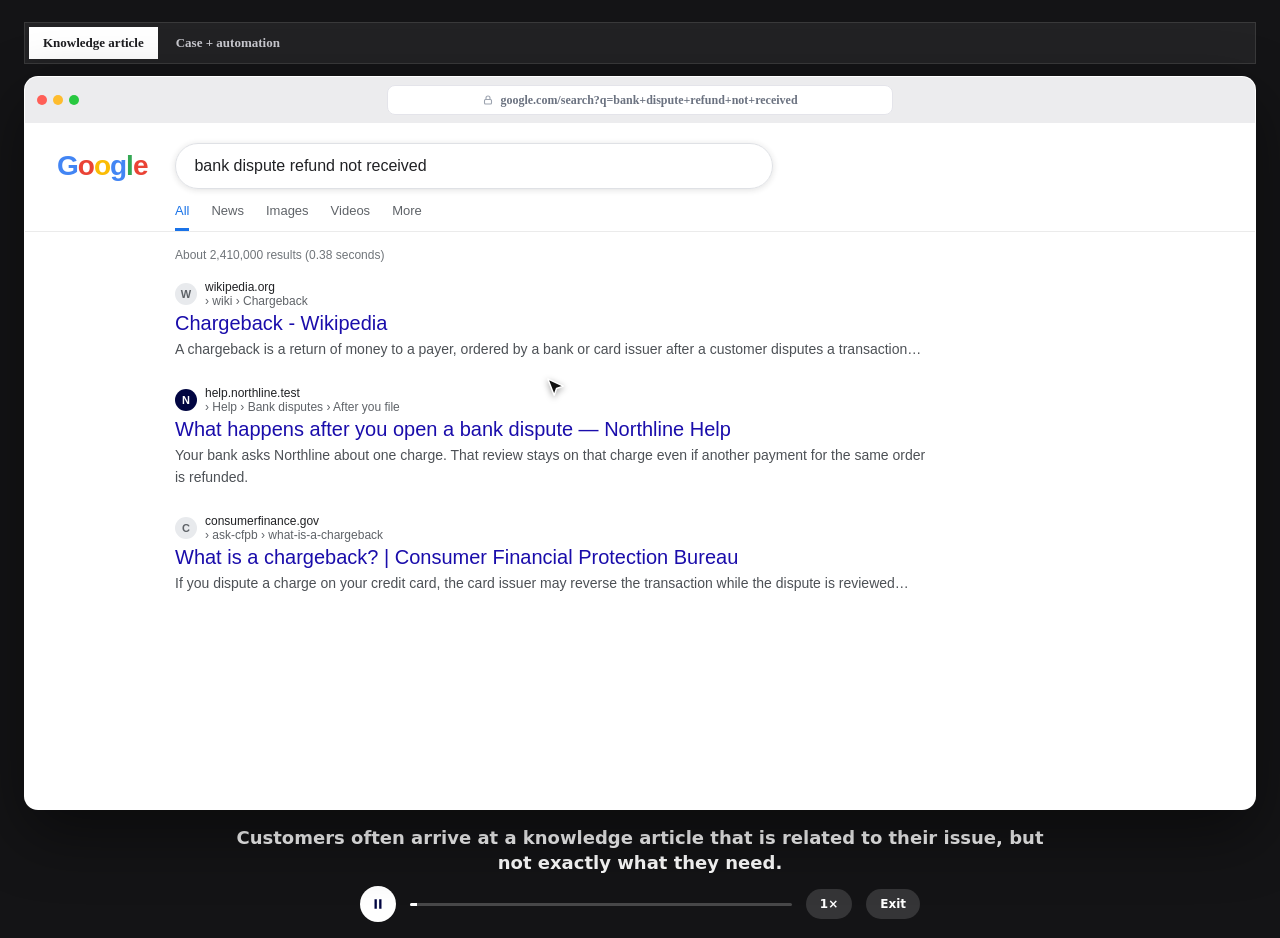
==== commit 59706ae8: "Land on the knowledge walkthrough at the root; tabs open the demo pages. Co-Authored-By: Claude Sonn" ====
--- a/index.html
+++ b/index.html
@@ -3,154 +3,9 @@
   <head>
     <meta charset="UTF-8" />
     <meta name="viewport" content="width=device-width, initial-scale=1" />
-    <title>Northline Help Center</title>
-    <link rel="icon" href="data:image/svg+xml,%3Csvg xmlns='http://www.w3.org/2000/svg' viewBox='0 0 32 32'%3E%3Crect width='32' height='32' rx='8' fill='%23020642'/%3E%3Cpath d='M8 17.5l5 5 11-12' fill='none' stroke='white' stroke-width='2.4'/%3E%3C/svg%3E" />
-    <link rel="stylesheet" href="./tokens.css" />
-    <link rel="stylesheet" href="./site.css?v=55" />
+    <title>Northline Help</title>
+    <meta http-equiv="refresh" content="0; url=article.html?id=respond-dispute&demo=1" />
+    <script>location.replace("article.html?id=respond-dispute&demo=1");</script>
   </head>
-  <body data-page="home" data-summary-placement="float">
-    <a class="skip" href="#main">Skip to content</a>
-    <header class="site-header">
-      <a class="brand" href="index.html">
-        <span class="brand-mark" aria-hidden="true">
-          <svg width="16" height="16" viewBox="0 0 24 24" fill="none" stroke="currentColor" stroke-width="2.2">
-            <path d="M12 3l1.6 4.8L18.5 9.5 13.6 11 12 16l-1.6-5L5.5 9.5 10.4 7.8 12 3z" />
-          </svg>
-        </span>
-        Northline Help
-      </a>
-      <nav class="nav" aria-label="Primary">
-        <a href="index.html" aria-current="page">Home</a>
-        <a href="search.html">Articles</a>
-        <a class="btn-primary" href="submit.html">Submit a case</a>
-      </nav>
-    </header>
-
-    <main id="main">
-      <div class="wrap">
-        <div class="summary-frame">
-        <div class="summary-main">
-        <section class="hero">
-          <p class="eyebrow"><span class="status-dot" aria-hidden="true"></span> Support is online</p>
-          <h1>How can we help?</h1>
-          <p class="lede">Tell us what happened. You don’t have to know yet if this is a refund, a bank dispute, or a missing credit.</p>
-
-          <form class="search-shell" data-search-form role="search">
-            <div class="search-top">
-              <div class="search-input-wrap">
-                <svg width="18" height="18" viewBox="0 0 24 24" fill="none" stroke="currentColor" stroke-width="2" aria-hidden="true">
-                  <circle cx="11" cy="11" r="7" /><path d="M20 20l-3.5-3.5" />
-                </svg>
-                <input type="search" name="q" placeholder="I was charged twice" aria-label="Search help articles" autocomplete="off" />
-              </div>
-              <button type="submit" class="btn-send" aria-label="Search">
-                <svg width="18" height="18" viewBox="0 0 24 24" fill="none" stroke="currentColor" stroke-width="2">
-                  <path d="M22 2L11 13" /><path d="M22 2L15 22L11 13L2 9L22 2Z" />
-                </svg>
-              </button>
-            </div>
-            <div class="suggest" data-suggest></div>
-          </form>
-
-          <div class="hero-chips">
-            <button type="button" class="chip-theme" data-query="charged twice">
-              <svg width="13" height="13" viewBox="0 0 24 24" fill="none" stroke="currentColor" stroke-width="2" aria-hidden="true">
-                <path d="M12 3l1.5 4.5L18 9l-4.5 1.5L12 15l-1.5-4.5L6 9l4.5-1.5L12 3z" />
-              </svg>
-              Charged twice
-            </button>
-            <button type="button" class="chip-theme" data-query="refund not showing">My refund isn’t here</button>
-            <button type="button" class="chip-theme" data-query="dispute reason code">I opened a bank dispute</button>
-            <button type="button" class="chip-theme" data-query="refund a payment">Refund the extra charge</button>
-          </div>
-        </section>
-
-        <section class="section" aria-labelledby="topics-label">
-          <h2 class="section-label" id="topics-label">Browse by topic</h2>
-          <div class="topic-grid">
-            <a class="topic-card" href="search.html?topic=Disputes">
-              <span class="topic-icon" aria-hidden="true">
-                <svg width="18" height="18" viewBox="0 0 24 24" fill="none" stroke="currentColor" stroke-width="2">
-                  <path d="M12 8v5" /><path d="M12 16h.01" /><circle cx="12" cy="12" r="9" />
-                </svg>
-              </span>
-              <h2>Bank disputes</h2>
-              <p>A charge you asked your bank to review, and what happens after you open it.</p>
-            </a>
-            <a class="topic-card" href="search.html?topic=Payouts">
-              <span class="topic-icon" aria-hidden="true">
-                <svg width="18" height="18" viewBox="0 0 24 24" fill="none" stroke="currentColor" stroke-width="2">
-                  <rect x="3" y="6" width="18" height="12" rx="2" /><path d="M3 10h18" />
-                </svg>
-              </span>
-              <h2>Waiting on money</h2>
-              <p>A refund or credit that has not shown up on your statement yet.</p>
-            </a>
-            <a class="topic-card" href="search.html?topic=Verification">
-              <span class="topic-icon" aria-hidden="true">
-                <svg width="18" height="18" viewBox="0 0 24 24" fill="none" stroke="currentColor" stroke-width="2">
-                  <path d="M12 3l8 4v6c0 5-3.5 7.5-8 8-4.5-.5-8-3-8-8V7l8-4z" />
-                </svg>
-              </span>
-              <h2>Your account</h2>
-              <p>The email on the order, a name check, and documents we asked you to send.</p>
-            </a>
-            <a class="topic-card" href="search.html?topic=Refunds">
-              <span class="topic-icon" aria-hidden="true">
-                <svg width="18" height="18" viewBox="0 0 24 24" fill="none" stroke="currentColor" stroke-width="2">
-                  <path d="M3 12a9 9 0 1 0 3-6.7" /><path d="M3 4v5h5" />
-                </svg>
-              </span>
-              <h2>Refunds</h2>
-              <p>Full and partial refunds, and what you see on your card statement.</p>
-            </a>
-            <a class="topic-card" href="search.html?topic=Security">
-              <span class="topic-icon" aria-hidden="true">
-                <svg width="18" height="18" viewBox="0 0 24 24" fill="none" stroke="currentColor" stroke-width="2">
-                  <rect x="5" y="11" width="14" height="10" rx="2" /><path d="M8 11V8a4 4 0 0 1 8 0v3" />
-                </svg>
-              </span>
-              <h2>Sign-in & security</h2>
-              <p>Two-factor authentication, recovery codes, and a lost phone.</p>
-            </a>
-            <a class="topic-card" href="submit.html">
-              <span class="topic-icon" aria-hidden="true">
-                <svg width="18" height="18" viewBox="0 0 24 24" fill="none" stroke="currentColor" stroke-width="2">
-                  <path d="M4 6h16v12H4z" /><path d="M4 7l8 6 8-6" />
-                </svg>
-              </span>
-              <h2>Contact support</h2>
-              <p>When the articles don’t cover what you’re looking at, send a case in your own words.</p>
-            </a>
-          </div>
-        </section>
-
-        <section class="section" aria-labelledby="popular-label">
-          <h2 class="section-label" id="popular-label">Popular articles</h2>
-          <div class="panel" id="popular-list"></div>
-        </section>
-
-        <section class="help-band">
-          <div>
-            <h2>Still stuck?</h2>
-            <p>Submit a case. Use that when the articles and the refund request don’t cover what you’re looking at.</p>
-          </div>
-          <a class="btn-primary" href="submit.html">Submit a case</a>
-        </section>
-        </div>
-        <div data-summary-slot></div>
-        </div>
-      </div>
-    </main>
-
-    <footer class="site-footer">
-      <span>Northline Help Center</span>
-      <nav aria-label="Footer">
-        <a href="index.html">Home</a>
-        <a href="search.html">Articles</a>
-        <a href="submit.html">Submit a case</a>
-      </nav>
-    </footer>
-    <script src="./site.js?v=55"></script>
-  </body>
+  <body></body>
 </html>
